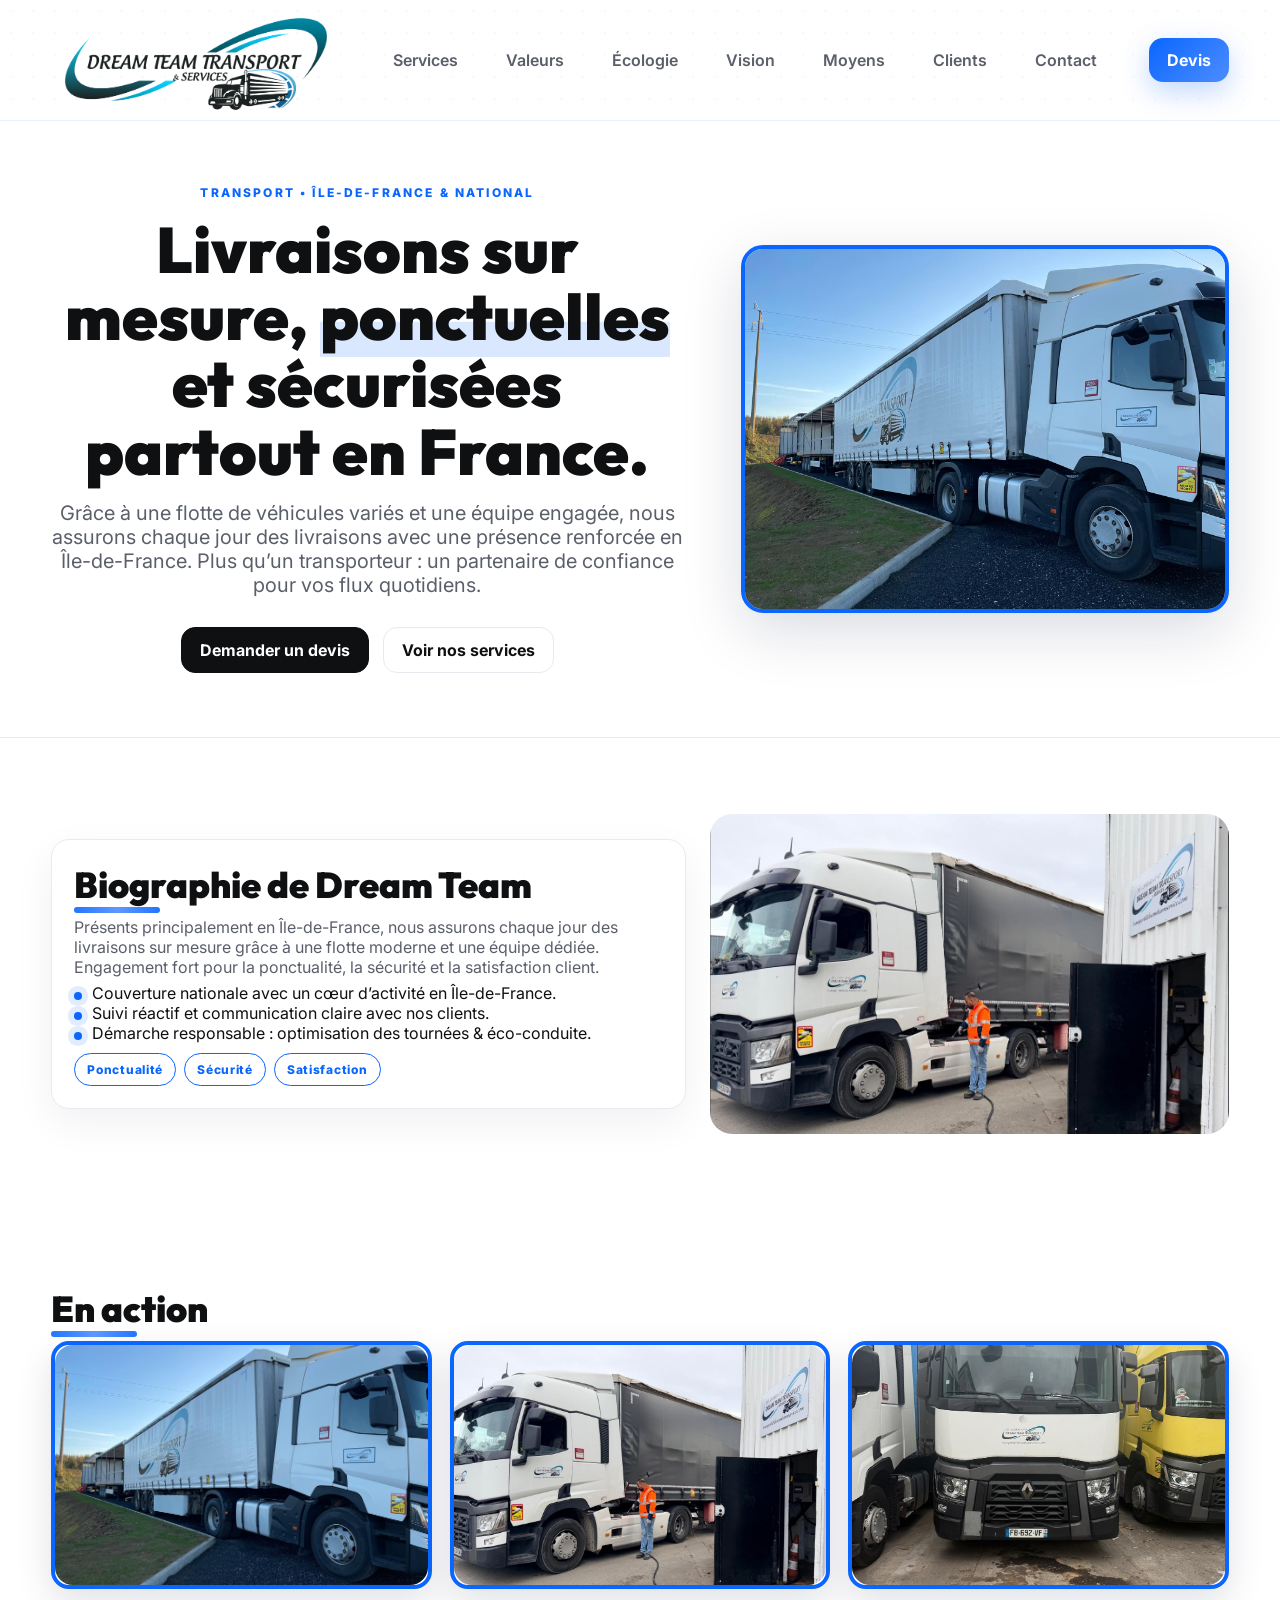
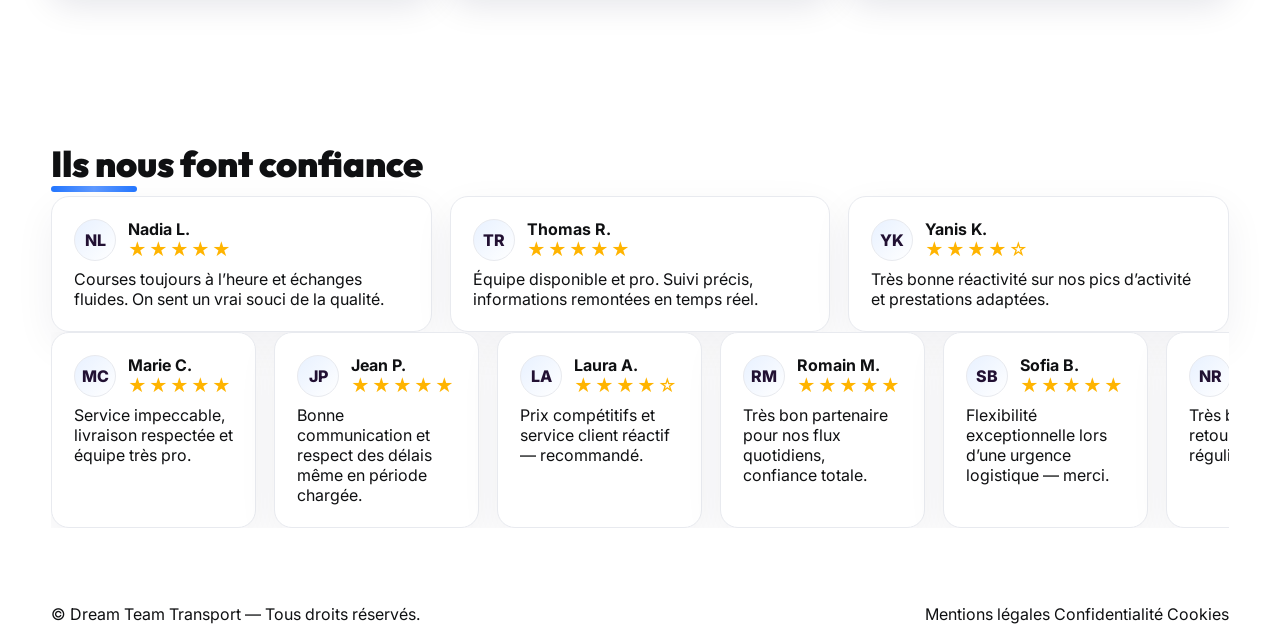
==== index.html @ d3a71b8a "Add files via upload" ====
<!DOCTYPE html>
<html lang="fr">
<head>
  <meta charset="utf-8" />
  <meta name="viewport" content="width=device-width, initial-scale=1" />

  <!-- Vérification Google Search Console -->
  <meta name="google-site-verification" content="XEYTlLPaTZZbp5sMPqHa4HqzmH6f-uHC6cUZGju499w" />

  <title>Dream Team Transport — Accueil</title>
  <meta name="description" content="Transport sur mesure en France. Présence renforcée en Île-de-France. Flotte variée, fiabilité, sécurité et engagement écologique." />

  <link rel="preconnect" href="https://fonts.googleapis.com">
  <link rel="preconnect" href="https://fonts.gstatic.com" crossorigin>
  <link href="https://fonts.googleapis.com/css2?family=Outfit:wght@400;500;600;700;800;900&family=Inter:wght@400;500;600&display=swap" rel="stylesheet">
  <link rel="stylesheet" href="assets/style.css" />
</head>


<body>
  <nav class="nav">
    <div class="container inner">
      <a class="brand" href="index.html">
  <img class="logo-img" src="assets/logo.png" alt="Dream Team Transport">
</a>




      <div class="menu" id="menu">
        <a href="services.html">Services</a>
        <a href="valeurs.html">Valeurs</a>
        <a href="ecologie.html">Écologie</a>
        <a href="vision.html">Vision</a>
        <a href="moyens.html">Moyens</a>
        <a href="clients.html">Clients</a>
        <a href="contact.html">Contact</a>
      </div>
      <div class="nav-actions">
        <a class="btn devis" href="contact.html">Devis</a>
        <button class="burger" id="burger" aria-label="Ouvrir le menu">☰</button>
      </div>
    </div>
  </nav>

  <!-- HERO -->
  <header class="hero reveal">
    <div class="container hero-grid">
      <div class="stack hero-copy center">
        <span class="kicker">Transport • Île-de-France & National</span>
        <h1 class="title">Livraisons sur mesure, <span class="underline">ponctuelles</span> et sécurisées partout en France.</h1>
        <p class="lead">Grâce à une flotte de véhicules variés et une équipe engagée, nous assurons chaque jour des livraisons avec une présence renforcée en Île-de-France. Plus qu’un transporteur : un partenaire de confiance pour vos flux quotidiens.</p>
        <div class="row hero-cta">
          <a class="btn primary" href="contact.html">Demander un devis</a>
          <a class="btn outline" href="services.html">Voir nos services</a>
        </div>
      </div>
      <figure class="hero-media framed">
        <img src="assets/truck-1.jpg" alt="Camion Dream Team Transport" loading="eager"/>
      </figure>
    </div>
  </header>

  <!-- BIO -->
  <section class="bio reveal">
    <div class="container bio-grid">
      <div class="bio-card card">
        <h2 class="section-title">Biographie de <span class="blue-strong">Dream Team</span></h2>
        <p class="sub">Présents principalement en Île-de-France, nous assurons chaque jour des livraisons sur mesure grâce à une flotte moderne et une équipe dédiée. Engagement fort pour la ponctualité, la sécurité et la satisfaction client.</p>
        <ul class="list bio-points">
          <li><span class="dot"></span> Couverture nationale avec un cœur d’activité en Île-de-France.</li>
          <li><span class="dot"></span> Suivi réactif et communication claire avec nos clients.</li>
          <li><span class="dot"></span> Démarche responsable : optimisation des tournées & éco-conduite.</li>
        </ul>
        <div class="pill-row">
          <span class="pill">Ponctualité</span>
          <span class="pill">Sécurité</span>
          <span class="pill">Satisfaction</span>
        </div>
      </div>
      <figure class="bio-media framed">
        <img src="assets/truck-2.jpg" alt="Flotte Dream Team en action" loading="lazy"/>
      </figure>
    </div>
  </section>

  <!-- Galerie -->
  <section class="reveal">
    <div class="container">
      <h2 class="section-title">En action</h2>
      <div class="gallery">
        <figure class="card img-card framed">
          <img src="assets/truck-1.jpg" alt="Semi-remorque Dream Team" loading="lazy"/>
        </figure>
        <figure class="card img-card framed">
          <img src="assets/truck-2.jpg" alt="Camion au dépôt" loading="lazy"/>
        </figure>
        <figure class="card img-card framed">
          <img src="assets/truck-3.jpg" alt="Camion de face" loading="lazy"/>
        </figure>
      </div>
    </div>
  </section>

  <!-- Avis clients -->
  <section class="reviews reveal">
    <div class="container">
      <h2 class="section-title">Ils nous font confiance</h2>

      <!-- Grille d'exemples (3 cartes) — NOMS DE PERSONNES UNIQUEMENT -->
      <div class="reviews-grid desktop-only">
        <article class="review card">
          <div class="review-head"><div class="avatar">NL</div><div><b>Nadia L.</b><div class="stars" aria-label="5 étoiles">★★★★★</div></div></div>
          <p>Courses toujours à l’heure et échanges fluides. On sent un vrai souci de la qualité.</p>
        </article>
        <article class="review card">
          <div class="review-head"><div class="avatar">TR</div><div><b>Thomas R.</b><div class="stars" aria-label="5 étoiles">★★★★★</div></div></div>
          <p>Équipe disponible et pro. Suivi précis, informations remontées en temps réel.</p>
        </article>
        <article class="review card">
          <div class="review-head"><div class="avatar">YK</div><div><b>Yanis K.</b><div class="stars" aria-label="4 étoiles et demie">★★★★☆</div></div></div>
          <p>Très bonne réactivité sur nos pics d’activité et prestations adaptées.</p>
        </article>
      </div>

      <!-- Slider de témoignages (défilement continu) — déjà avec 10+ avis -->
      <div class="reviews-slider" aria-hidden="false">
        <div class="track" aria-hidden="true">
          <div class="track-inner">
            <article class="review card"><div class="review-head"><div class="avatar">MC</div><div><b>Marie C.</b><div class="stars">★★★★★</div></div></div><p>Service impeccable, livraison respectée et équipe très pro.</p></article>
            <article class="review card"><div class="review-head"><div class="avatar">JP</div><div><b>Jean P.</b><div class="stars">★★★★★</div></div></div><p>Bonne communication et respect des délais même en période chargée.</p></article>
            <article class="review card"><div class="review-head"><div class="avatar">LA</div><div><b>Laura A.</b><div class="stars">★★★★☆</div></div></div><p>Prix compétitifs et service client réactif — recommandé.</p></article>
            <article class="review card"><div class="review-head"><div class="avatar">RM</div><div><b>Romain M.</b><div class="stars">★★★★★</div></div></div><p>Très bon partenaire pour nos flux quotidiens, confiance totale.</p></article>
            <article class="review card"><div class="review-head"><div class="avatar">SB</div><div><b>Sofia B.</b><div class="stars">★★★★★</div></div></div><p>Flexibilité exceptionnelle lors d’une urgence logistique — merci.</p></article>
            <article class="review card"><div class="review-head"><div class="avatar">NR</div><div><b>Nicolas R.</b><div class="stars">★★★★☆</div></div></div><p>Très bon suivi GPS et retours d’étapes réguliers, rassurant.</p></article>
            <article class="review card"><div class="review-head"><div class="avatar">EM</div><div><b>Émilie M.</b><div class="stars">★★★★★</div></div></div><p>Excellente prise en charge de nos expéditions sensibles.</p></article>
            <article class="review card"><div class="review-head"><div class="avatar">PT</div><div><b>Pascal T.</b><div class="stars">★★★★★</div></div></div><p>Respect des créneaux et manutention soignée — collaborateur fiable.</p></article>
            <article class="review card"><div class="review-head"><div class="avatar">CL</div><div><b>Claire L.</b><div class="stars">★★★★☆</div></div></div><p>Bonne qualité de service et réactivité en cas d’imprévu.</p></article>
            <article class="review card"><div class="review-head"><div class="avatar">FB</div><div><b>Farid B.</b><div class="stars">★★★★★</div></div></div><p>Livraisons sans accroc et équipe attentionnée, partenaire précieux.</p></article>
            <article class="review card"><div class="review-head"><div class="avatar">VG</div><div><b>Valérie G.</b><div class="stars">★★★★★</div></div></div><p>Bonne coordination et service client très accessible.</p></article>
            <article class="review card"><div class="review-head"><div class="avatar">DS</div><div><b>David S.</b><div class="stars">★★★★★</div></div></div><p>Très compétent pour les tournées complexes, équipe expérimentée.</p></article>
            <article class="review card"><div class="review-head"><div class="avatar">AM</div><div><b>Amina M.</b><div class="stars">★★★★☆</div></div></div><p>Bon rapport qualité/prix, processus clair et soigné.</p></article>
          </div>
          <!-- duplication pour boucle fluide -->
          <div class="track-inner" aria-hidden="true">
            <article class="review card"><div class="review-head"><div class="avatar">MC</div><div><b>Marie C.</b><div class="stars">★★★★★</div></div></div><p>Service impeccable, livraison respectée et équipe très pro.</p></article>
            <article class="review card"><div class="review-head"><div class="avatar">JP</div><div><b>Jean P.</b><div class="stars">★★★★★</div></div></div><p>Bonne communication et respect des délais même en période chargée.</p></article>
            <article class="review card"><div class="review-head"><div class="avatar">LA</div><div><b>Laura A.</b><div class="stars">★★★★☆</div></div></div><p>Prix compétitifs et service client réactif — recommandé.</p></article>
            <article class="review card"><div class="review-head"><div class="avatar">RM</div><div><b>Romain M.</b><div class="stars">★★★★★</div></div></div><p>Très bon partenaire pour nos flux quotidiens, confiance totale.</p></article>
            <article class="review card"><div class="review-head"><div class="avatar">SB</div><div><b>Sofia B.</b><div class="stars">★★★★★</div></div></div><p>Flexibilité exceptionnelle lors d’une urgence logistique — merci.</p></article>
            <article class="review card"><div class="review-head"><div class="avatar">NR</div><div><b>Nicolas R.</b><div class="stars">★★★★☆</div></div></div><p>Très bon suivi GPS et retours d’étapes réguliers, rassurant.</p></article>
            <article class="review card"><div class="review-head"><div class="avatar">EM</div><div><b>Émilie M.</b><div class="stars">★★★★★</div></div></div><p>Excellente prise en charge de nos expéditions sensibles.</p></article>
            <article class="review card"><div class="review-head"><div class="avatar">PT</div><div><b>Pascal T.</b><div class="stars">★★★★★</div></div></div><p>Respect des créneaux et manutention soignée — collaborateur fiable.</p></article>
            <article class="review card"><div class="review-head"><div class="avatar">CL</div><div><b>Claire L.</b><div class="stars">★★★★☆</div></div></div><p>Bonne qualité de service et réactivité en cas d’imprévu.</p></article>
            <article class="review card"><div class="review-head"><div class="avatar">FB</div><div><b>Farid B.</b><div class="stars">★★★★★</div></div></div><p>Livraisons sans accroc et équipe attentionnée, partenaire précieux.</p></article>
            <article class="review card"><div class="review-head"><div class="avatar">VG</div><div><b>Valérie G.</b><div class="stars">★★★★★</div></div></div><p>Bonne coordination et service client très accessible.</p></article>
            <article class="review card"><div class="review-head"><div class="avatar">DS</div><div><b>David S.</b><div class="stars">★★★★★</div></div></div><p>Très compétent pour les tournées complexes, équipe expérimentée.</p></article>
            <article class="review card"><div class="review-head"><div class="avatar">AM</div><div><b>Amina M.</b><div class="stars">★★★★☆</div></div></div><p>Bon rapport qualité/prix, processus clair et soigné.</p></article>
          </div>
        </div>
      </div>
    </div>
  </section>

  <footer class="footer">
    <div class="container row">
      <span>© <span id="year"></span> Dream Team Transport — Tous droits réservés.</span>
      <div class="links">
        <a href="#">Mentions légales</a>
        <a href="#">Confidentialité</a>
        <a href="#">Cookies</a>
      </div>
    </div>
  </footer>

  <script src="assets/app.js"></script>
</body>
</html>
---- assets/style.css ----
/* ========== FILE: assets/style.css (v2.7 — logo XXL + unified hero + titles underline) ========== */
:root{--bg:#fff;--surface:#fff;--ink:#0f1012;--muted:#5a5f6a;--line:#e8eaef;--blue:#0a66ff;--radius:18px;--shadow:0 14px 40px rgba(10,20,60,.06)}
*{box-sizing:border-box;margin:0;padding:0}
html,body{height:100%}
body{font-family:Inter,system-ui,-apple-system,Segoe UI,Roboto,Arial,sans-serif;color:var(--ink);background:var(--bg);-webkit-font-smoothing:antialiased;text-rendering:optimizeLegibility}
.container{width:min(1200px,92%);margin:0 auto}
.row{display:flex;align-items:center;justify-content:space-between;gap:16px}
.stack{display:grid;gap:16px}
a{color:inherit;text-decoration:none}

/* Typo */
.title,.page-title,h1,h2,h3{font-family:Outfit,Inter,system-ui,sans-serif}
.page-title{font-size:40px;font-weight:900;margin-bottom:12px;letter-spacing:-.3px;line-height:1.03;position:relative;z-index:1}
/* Soulignement animé pour chaque titre de page */
.page-title::after{
  content:"";display:block;margin:10px auto 0;width:min(240px,40%);height:8px;
  background:linear-gradient(90deg,#0a66ff 0%, #4c8dff 50%, #0a66ff 100%);
  border-radius:10px;box-shadow:0 6px 18px rgba(10,102,255,.25);animation:shine 2.8s ease-in-out infinite
}
@keyframes shine{0%,100%{filter:brightness(1)}50%{filter:brightness(1.25)}}

.section-title{font-size:clamp(24px,3.4vw,36px);font-weight:900;margin-bottom:10px;position:relative}
.section-title::after{
  content:"";position:absolute;left:0;bottom:-6px;width:86px;height:6px;border-radius:999px;
  background:linear-gradient(90deg,#0a66ff,#4c8dff,#0a66ff);opacity:.9;animation:shine 3.6s ease-in-out infinite
}
.sub{color:var(--muted)}

/* Boutons */
.btn{display:inline-flex;align-items:center;justify-content:center;gap:10px;padding:12px 18px;border-radius:14px;border:1px solid var(--line);font-weight:700;transition:.25s ease}
.btn:hover{transform:translateY(-1px)}
.btn.primary{background:var(--ink);color:#fff;border-color:var(--ink)}
.btn.primary:hover{background:#000}
.btn.outline{background:#fff;color:var(--ink)}

/* Nav */
.nav{position:sticky;top:0;z-index:30;background:rgba(255,255,255,.92);backdrop-filter:blur(8px);border-bottom:1px solid var(--line);transition:.25s ease}
.nav.scrolled{box-shadow:0 8px 24px rgba(0,0,0,.08)}
/* IMPORTANT: min-height au lieu de height fixe pour laisser respirer le logo */
.nav .inner{min-height:130px;display:grid;grid-template-columns:1fr auto 1fr;align-items:center}
.brand{display:flex;align-items:center;gap:12px;font-weight:900;letter-spacing:.2px}
.brand .accent{color:var(--blue)}
.brand-text{font-size:20px;font-weight:800;letter-spacing:.2px}

/* LOGO — version unique (supprime les anciennes règles en double) */
.logo-img{
  height: 150px;              /* ← XXL comme demandé */
  width:auto;
  object-fit:contain;
  display:block;
  margin-right:12px;
  transform:translateY(2px);
  transition:transform .2s ease;
}

/* Menu */
.menu{display:flex;gap:24px;justify-content:center}
.menu a{color:var(--muted);font-weight:600;position:relative}
.menu a:hover,.menu a.active{color:var(--ink)}
.menu a::after{content:"";position:absolute;left:0;right:0;bottom:-6px;height:2px;background:var(--blue);transform:scaleX(0);transform-origin:left;transition:.25s ease}
.menu a:hover::after,.menu a.active::after{transform:scaleX(1)}
.nav-actions{justify-self:end;display:flex;gap:10px}
.burger{display:none;width:46px;height:46px;border-radius:12px;border:1px solid var(--line);background:#fff}

/* Sections génériques */
section{padding:76px 0}
.kicker{text-transform:uppercase;letter-spacing:.18em;font-size:12px;color:var(--blue);font-weight:800}

/* HERO Accueil (conservé) */
.hero{padding:64px 0;border-bottom:1px solid var(--line)}
.title{font-size:clamp(34px,6vw,64px);line-height:1.05;font-weight:900}
.title .underline{box-shadow:inset 0 -0.55em 0 rgba(10,102,255,.15)}
.lead{font-size:clamp(16px,2.2vw,20px);color:var(--muted);max-width:880px}
.hero-cta{gap:14px;margin-top:14px;justify-content:center}
.hero-grid{display:grid;gap:28px;grid-template-columns:1.1fr .9fr;align-items:center}
.hero-copy.center{text-align:center;display:grid;justify-items:center}
.hero-media{border-radius:22px;overflow:hidden;box-shadow:var(--shadow);border:1px solid var(--line);max-width:560px;justify-self:end}
.hero-media.framed{border:4px solid var(--blue);box-shadow:0 18px 60px rgba(10,20,60,.15), inset 0 0 0 8px #fff;border-radius:22px}
.hero-media img{display:block;width:100%;height:360px;object-fit:cover}

/* BIO esthétique */
.bio-grid{display:grid;grid-template-columns:1.1fr .9fr;gap:24px;align-items:center}
.bio-card{padding:28px}
.bio-points{margin-top:6px}
.bio-points li{display:flex;gap:10px;align-items:flex-start;color:var(--ink)}
.bio-points .dot{width:8px;height:8px;border-radius:999px;background:var(--blue);margin-top:9px;box-shadow:0 0 0 6px rgba(10,102,255,.12)}
.pill-row{display:flex;flex-wrap:wrap;gap:8px;margin-top:10px}
.pill{border:1px solid var(--blue);color:var(--blue);padding:8px 12px;border-radius:999px;font-weight:800;font-size:12px;letter-spacing:.06em}
.bio-media{max-width:520px;justify-self:end;border-radius:22px;overflow:hidden}
.bio-media img{display:block;width:100%;height:320px;object-fit:cover}

/* Cards & grid */
.grid{display:grid;gap:18px;grid-template-columns:repeat(12,1fr)}
.card{background:var(--surface);border:1px solid var(--line);border-radius:var(--radius);padding:22px;box-shadow:var(--shadow)}
.service{grid-column:span 4}
.num{display:inline-flex;align-items:center;justify-content:center;width:42px;height:42px;border-radius:10px;border:1px solid var(--line);font-weight:800}

/* Gallery */
.gallery{display:grid;gap:18px;grid-template-columns:repeat(12,1fr)}
.img-card{grid-column:span 4;padding:0}
.img-card img{display:block;width:100%;height:240px;object-fit:cover;border-radius:18px}
.img-card.framed{border:4px solid var(--blue);box-shadow:0 14px 36px rgba(10,20,60,.12), inset 0 0 0 6px #fff}

/* Avis */
.reviews-grid{display:grid;gap:18px;grid-template-columns:repeat(12,1fr)}
.review{grid-column:span 4}
.review-head{display:flex;align-items:center;gap:12px;margin-bottom:8px}
.avatar{width:42px;height:42px;border-radius:999px;display:grid;place-items:center;background:linear-gradient(135deg,#e8f1ff,#ffffff);border:1px solid var(--line);font-weight:800;color:#213;}
.stars{color:#ffb400;font-size:18px;letter-spacing:2px}
.reviews-slider{overflow:hidden}
.reviews-slider .track{display:flex;gap:18px;animation:marquee 26s linear infinite}
.reviews-slider .track-inner{display:flex;gap:18px}
@keyframes marquee{0%{transform:translateX(0)}100%{transform:translateX(-50%)}}

/* ===== Unified hero (réseau vivant) à réutiliser sur toutes les pages ===== */
.unified-hero{
  position:relative;padding:92px 0 56px;border-bottom:1px solid var(--line);
  text-align:center;background:linear-gradient(180deg,#ffffff 0%, #f8fbff 100%);
  overflow:hidden;isolation:isolate
}
/* calque 1 : points animés */
.unified-hero::before{
  content:"";position:absolute;inset:-20% -10% auto -10%;height:320px;
  background:
    radial-gradient(#0a66ff 1px, transparent 1.5px) 0 0/22px 22px,
    radial-gradient(#0a66ff 0.8px, transparent 1.8px) 11px 11px/22px 22px;
  opacity:.18;filter:saturate(120%);transform:rotate(-4deg);
  animation:dotsShift 24s linear infinite;z-index:0
}
@keyframes dotsShift{0%{transform:translateX(0) rotate(-4deg)}100%{transform:translateX(-8%) rotate(-4deg)}}
/* calque 2 : liaisons dégradées */
.unified-hero::after{
  content:"";position:absolute;inset:-10% -5% auto -5%;height:260px;
  background:
    radial-gradient(120px 40px at 10% 40%, rgba(10,102,255,.20), transparent 70%),
    radial-gradient(140px 48px at 70% 30%, rgba(10,102,255,.16), transparent 75%),
    radial-gradient(160px 56px at 40% 70%, rgba(10,102,255,.10), transparent 80%);
  opacity:.7;transform:rotate(-4deg);animation:linksFloat 10s ease-in-out infinite alternate;z-index:0
}
@keyframes linksFloat{0%{transform:translateY(0) rotate(-4deg)}100%{transform:translateY(12px) rotate(-4deg)}}

/* ===== Clients & Partenaires ===== */
.clients-hero{
  position:relative;
  background:
    radial-gradient(900px 360px at 100% -120px, rgba(10,102,255,.06), transparent 60%),
    radial-gradient(800px 320px at -10% -80px, rgba(10,102,255,.07), transparent 60%),
    linear-gradient(180deg,#ffffff,#fbfdff);
  overflow:hidden;
}
.handshake{
  position:absolute; right:6%; bottom:-12px; width:min(340px,32vw); height:auto; pointer-events:none;
}

.clients-board{
  position:relative;
  display:grid; gap:18px;
  grid-template-columns: repeat(12,1fr);
  padding:18px;
  border:1px solid var(--line);
  border-radius:18px;
  background:#fff;
  box-shadow:0 16px 44px rgba(10,20,60,.08);
}
.clients-board::after{
  /* “paperclip” discret dans l’angle */
  content:"";
  position:absolute; right:16px; bottom:12px; width:62px; height:24px;
  background:
    radial-gradient(10px 10px at 12px 12px, rgba(0,0,0,.06), transparent 70%);
  border-radius:20px;
  opacity:.6;
}

.clients-label{
  position:absolute; top:-14px; left:18px;
  background:#101114; color:#fff; font-weight:800; font-family:Outfit,Inter,sans-serif;
  padding:8px 14px; border-radius:12px; letter-spacing:.3px; font-size:14px;
  box-shadow:0 8px 24px rgba(10,20,60,.20);
}

.logo-card{
  grid-column:span 4;
  display:grid; place-items:center; padding:26px; background:#fff;
  border:1px solid var(--line); border-radius:16px;
  box-shadow:0 12px 36px rgba(10,20,60,.08);
  position:relative; overflow:hidden;
  transition:transform .2s ease, box-shadow .2s ease;
}
.logo-card::before{
  /* cadre intérieur façon “carte” */
  content:""; position:absolute; inset:8px; border:2px solid rgba(10,102,255,.15); border-radius:12px;
}
.logo-card:hover{ transform:translateY(-4px); box-shadow:0 20px 56px rgba(10,20,60,.12); }
.logo-card img{ max-width:160px; max-height:70px; width:auto; height:auto; object-fit:contain; }

.clients-note{ text-align:center; margin-top:12px; }

/* CTA bande */
.client-cta{
  margin-top:18px; padding:22px 0;
  background:linear-gradient(180deg, #f8fbff, #ffffff);
  border-top:1px solid var(--line);
}
.client-cta .row{ gap:14px; align-items:center; }
.client-cta .cta-copy h3{ font-family:Outfit; font-weight:900; margin-bottom:4px; }

@media (max-width:1100px){
  .logo-card{ grid-column:span 6; }
}
@media (max-width:700px){
  .logo-card{ grid-column:1/-1; }
  .clients-board{ padding-bottom:26px; }
}
.logo-card img {
  background: #fff;
  outline: 1px solid #eef2f7;
  border-radius: 8px;
}

/* ======= Clients dynamiques (filtres, marquee, stats, témoignages) ======= */
.clients-filters{display:flex; gap:10px; justify-content:center; margin:22px 0 10px;}
.chip{
  border:1px solid var(--line); background:#fff; padding:8px 14px;
  border-radius:999px; font-weight:700; cursor:pointer;
  transition:.2s ease; color:var(--muted);
}
.chip:hover{ transform:translateY(-1px); }
.chip.active{ background:rgba(10,102,255,.08); color:#0a66ff; border-color:rgba(10,102,255,.25); }
.clients-board{ perspective:800px; }

/* Marquee bande douce */
.marquee-band{
  padding:14px 0; border-top:1px solid var(--line);
  background:linear-gradient(180deg, #ffffff, #fbfdff);
  overflow:hidden; mask-image:linear-gradient(to right, transparent, #000 10%, #000 90%, transparent);
}
.marquee-track{display:flex; align-items:center; gap:46px; animation:marq 22s linear infinite;}
.marquee-track img{ height:34px; width:auto; opacity:.8; filter:grayscale(.1); }
@keyframes marq{ from{transform:translateX(0)} to{transform:translateX(-50%)} }

/* Stats */
.stats{ padding:36px 0 10px; }
.stats-grid{display:grid; grid-template-columns:repeat(4,1fr); gap:16px;}
.stat{
  background:#fff; border:1px solid var(--line); border-radius:16px; padding:18px;
  text-align:center; box-shadow:0 14px 36px rgba(10,20,60,.06);
}
.stat .n{ font-family:Outfit,Inter,sans-serif; font-weight:900; font-size:34px; }
.stat .t{ color:var(--muted); margin-top:4px; }

@media (max-width:900px){ .stats-grid{ grid-template-columns:repeat(2,1fr);} }
@media (max-width:560px){ .stats-grid{ grid-template-columns:1fr; } }

/* Témoignages carousel */
.reviews-slider-alt{ padding:36px 0 14px; }
.carousel{ display:flex; transition:transform .5s ease; }
.tcard{ min-width:100%; padding:18px; }
.tcard .head{ display:flex; align-items:center; gap:10px; margin-bottom:8px; }
.tcard .ava{
  width:42px; height:42px; border-radius:999px; display:grid; place-items:center;
  font-weight:900; color:#0d1b2a; background:linear-gradient(135deg,#e8f1ff,#ffffff); border:1px solid var(--line);
}
.tcard .stars{ color:#ffb400; letter-spacing:2px; }
.tcard p{
  background:#fff; border:1px solid var(--line); border-radius:16px; padding:16px;
  box-shadow:0 14px 36px rgba(10,20,60,.06);
}

/* Dots */
.dots{ display:flex; gap:8px; justify-content:center; margin-top:10px; }
.dots .dot{ width:8px; height:8px; border-radius:999px; border:1px solid var(--line); background:#fff; cursor:pointer; }
.dots .dot.active{ background:#0a66ff; border-color:#0a66ff; }

/* ====== Contact (formulaire + infos + map + FAQ + toast) ====== */
.contact-grid{ display:grid; grid-template-columns:1.25fr .9fr; gap:18px; }
.contact-form .section-title{ margin-bottom:14px; }
.contact-form .actions{ display:flex; gap:10px; margin-top:8px; }

.field{ position:relative; margin-top:14px; }
.field input, .field textarea, .field select{
  width:100%; border:1px solid var(--line); background:#fff;
  padding:18px 14px 14px; border-radius:14px; outline:none; font:inherit;
  transition:border-color .2s ease, box-shadow .2s ease;
}
.field textarea{ resize:vertical; min-height:120px; }
.field select{ appearance:none; background-image:url("data:image/svg+xml,%3Csvg width='14' height='14' viewBox='0 0 24 24' fill='%230a66ff' xmlns='http://www.w3.org/2000/svg'%3E%3Cpath d='M7 10l5 5 5-5H7z'/%3E%3C/svg%3E"); background-repeat:no-repeat; background-position:right 12px center; background-size:16px; padding-right:36px; }
.field input:focus, .field textarea:focus, .field select:focus{ border-color:#0a66ff; box-shadow:0 0 0 4px rgba(10,102,255,.10); }

.field label{
  position:absolute; left:12px; top:14px; color:var(--muted);
  background:#fff; padding:0 6px; pointer-events:none; transition:.18s ease;
}
.field input.filled + label, .field textarea.filled + label, .field select.filled + label,
.field input:focus + label, .field textarea:focus + label, .field select:focus + label{
  top:-10px; font-size:12px; color:#0a66ff;
}

.field .error{ display:none; color:#d12e2e; font-size:12px; margin-top:6px; }
.invalid{ border-color:#d12e2e !important; box-shadow:0 0 0 4px rgba(209,46,46,.08) !important; }

.form-row{ display:grid; grid-template-columns:1fr 1fr; gap:12px; }
.check{ display:flex; align-items:center; gap:8px; margin-top:8px; cursor:pointer; }
.check input{ width:18px; height:18px; }

.contact-side{ display:grid; gap:18px; }
.card.soft{ background:linear-gradient(180deg,#ffffff,#fbfdff); }
.contact-list{ display:grid; gap:12px; margin-top:6px; }
.contact-list li{ display:flex; gap:10px; align-items:flex-start; }
.ci{ width:28px; height:28px; display:grid; place-items:center; border:1px solid var(--line); border-radius:10px; }

.badges{ display:flex; flex-wrap:wrap; gap:8px; margin-top:12px; }

.map-card{ padding:0; overflow:hidden; }
.map-card .map-title{ padding:18px 22px 0; }
.map-card iframe, .map-placeholder{
  width:100%; height:260px; display:block; border:0; border-radius:0 0 18px 18px;
}
.map-placeholder{
  background:
    radial-gradient(120px 40px at 20% 30%, rgba(10,102,255,.18), transparent 60%),
    radial-gradient(140px 50px at 70% 60%, rgba(10,102,255,.12), transparent 70%),
    linear-gradient(180deg,#eaf3ff,#ffffff);
  position:relative;
}
.map-placeholder .pulse{
  position:absolute; left:22%; top:36%;
  width:14px; height:14px; background:#0a66ff; border-radius:999px;
  box-shadow:0 0 0 0 rgba(10,102,255,.35);
  animation:pulse 1.8s ease-out infinite;
}
@keyframes pulse{ to{ box-shadow:0 0 0 22px rgba(10,102,255,0); } }

/* FAQ */
.faq{ padding-top:10px; }
.accordion details{
  border:1px solid var(--line); border-radius:14px; background:#fff; padding:12px 14px; margin-top:10px;
  box-shadow:0 12px 30px rgba(10,20,60,.05);
}
.accordion summary{ cursor:pointer; font-weight:700; list-style:none; }
.accordion summary::-webkit-details-marker{ display:none; }
.accordion details[open]{ border-color:#0a66ff33; }

/* Toast */
.toast{
  position:fixed; left:50%; bottom:24px; transform:translateX(-50%) translateY(16px);
  background:#101114; color:#fff; padding:12px 16px; border-radius:12px; border:1px solid #222;
  box-shadow:0 20px 60px rgba(0,0,0,.25); opacity:0; pointer-events:none; transition:.25s ease;
  z-index:50;
}
.toast.show{ opacity:1; transform:translateX(-50%) translateY(0); }

/* Accessibilité: réduire les animations si demandé */
@media (prefers-reduced-motion: reduce){
  *{animation-duration:.01ms !important; animation-iteration-count:1 !important; transition-duration:.01ms !important; scroll-behavior:auto !important;}
}

/* Responsive nav + logo */
@media (max-width:980px){
  .nav .inner{min-height:96px;grid-template-columns:auto 1fr auto}
  .menu{display:none}
  .menu.open{display:flex;flex-direction:column;gap:12px;position:absolute;top:96px;left:0;right:0;background:#fff;border-bottom:1px solid var(--line);padding:12px}
  .burger{display:inline-block}
  .bio-grid,.hero-grid{grid-template-columns:1fr}
  .logo-img{height:82px;} /* logo réduit mais bien visible sur mobile */
}
/* ==== NAV : look premium (verre, ombre douce, onglets pastille) ==== */
.nav{
  background: linear-gradient(180deg, rgba(255,255,255,.82), rgba(255,255,255,.70));
  backdrop-filter: blur(10px);
  -webkit-backdrop-filter: blur(10px);
  border-bottom: 1px solid rgba(10, 102, 255, .08);
  position: sticky;
  top: 0; z-index: 30;
  transition: box-shadow .25s ease, transform .25s ease, background .25s ease;
}

/* petite trame subtile dans la nav */
.nav::before{
  content:"";
  position:absolute; inset:0;
  background:
    radial-gradient(#0a66ff 0.9px, transparent 1.2px) 0 0/22px 22px;
  opacity:.04; pointer-events:none;
}

/* ombre quand on scrolle + légère réduction (classe injectée en JS) */
.nav.shrink{
  box-shadow: 0 14px 36px rgba(10,20,60,.10);
}
.nav.shrink .logo-img{ height: 100px; }         /* logo un peu plus petit au scroll */
.nav.shrink .brand-text{ transform: translateY(-1px); opacity:.95; }

/* Alignement et rythme */
.nav .inner{
  min-height: 120px;
  grid-template-columns: 1fr auto 1fr;
}

/* Liens du menu : pastilles élégantes */
.menu a{
  position:relative;
  padding:10px 12px;
  border-radius:12px;
  transition: color .2s ease, background .2s ease, box-shadow .2s ease;
}
.menu a:hover{
  background: rgba(10,102,255,.07);
  box-shadow: inset 0 0 0 1px rgba(10,102,255,.10);
}
.menu a.active{
  background: rgba(10,102,255,.10);
  color:#0a66ff;
  box-shadow: inset 0 0 0 2px rgba(10,102,255,.18);
}
/* Soulignement animé conservé mais adouci */
.menu a::after{
  height: 3px;
  background: linear-gradient(90deg, #0a66ff, #4c8dff, #0a66ff);
  bottom: -8px;
}

/* Bouton Devis : gradient premium + glow au hover */
.btn.devis{
  border: none;
  background: linear-gradient(135deg,#0a66ff,#4c8dff);
  color: #fff;
  box-shadow: 0 10px 28px rgba(10,102,255,.25);
}
.btn.devis:hover{
  transform: translateY(-2px);
  box-shadow: 0 14px 40px rgba(10,102,255,.32);
}

/* Optionnel : légère élévation au survol du logo */
.brand:hover .logo-img{ transform: translateY(0) scale(1.02); }

/* Décor ondulé sous la nav (si on ajoute le SVG .nav-wave en HTML) */
.nav-wave{
  position: relative; height: 22px; pointer-events:none; overflow: hidden;
}
.nav-wave svg{ display:block; width: 100%; height: 100%; }
.nav-wave path{ fill: rgba(10,102,255,.06); }
/* ===== IDENTITÉ VISUELLE : NOM À GAUCHE DU LOGO ===== */
.brand {
  display: flex;
  align-items: center;
  gap: 14px;
  text-decoration: none;
  transform: translateY(2px);
}

/* le texte global */
.brand-name {
  display: flex;
  flex-direction: column;
  align-items: flex-end; /* texte aligné à droite du logo */
  line-height: 1.05;
  font-family: 'Outfit', Inter, sans-serif;
  letter-spacing: 0.3px;
}

.brand-name span {
  display: inline-block;
  transition: color .25s ease, transform .25s ease;
}

/* Lignes du texte */
.dream {
  font-size: 1.6rem;
  font-weight: 600;
  color: #0d1b2a;
  letter-spacing: 0.5px;
}

.team {
  font-size: 1.6rem;
  font-weight: 800;
  color: var(--blue);
  margin-left: 4px;
}

.transport {
  font-size: 1.1rem;
  font-weight: 500;
  color: #444;
  letter-spacing: 1px;
  text-transform: uppercase;
  opacity: .9;
}

/* effet doux au survol */
.brand:hover .brand-name span {
  transform: translateY(-1px);
}

.brand:hover .team {
  text-shadow: 0 0 8px rgba(10,102,255,.3);
}

/* le logo */
.logo-img {
  height: 150px;              /* agrandi */
  width: auto;
  object-fit: contain;
  transition: transform .25s ease;
}

.brand:hover .logo-img {
  transform: scale(1.04);
}

/* responsive */
@media (max-width: 900px) {
  .dream, .team { font-size: 1.3rem; }
  .transport { font-size: 1rem; }
  .logo-img { height: 70px; }
}
/* Brand sans texte — logo totalement à gauche */
.brand {
  display: flex;
  align-items: center;
  justify-content: flex-start;
  gap: 0;
}

.logo-img {
  height: 110px;     /* tu peux augmenter si tu veux encore plus grand */
  width: auto;
  object-fit: contain;
  margin: 0;
}

.nav .inner {
  grid-template-columns: auto 1fr auto;  /* Logo — menu — bouton */
  justify-content: space-between;
}

/* ====== Services — esthétique renforcée ====== */

/* Intro */
.services-intro {
  padding-top: 70px;
  padding-bottom: 10px;
}
.services-intro .sub {
  max-width: 720px;
  margin-top: 8px;
}

/* Trois petits “piliers” en dessous de l’intro */
.services-highlights {
  margin-top: 28px;
  display: grid;
  grid-template-columns: repeat(3, minmax(0,1fr));
  gap: 18px;
}
.highlight {
  display: flex;
  gap: 12px;
  padding: 16px 18px;
  border-radius: 18px;
  border: 1px solid var(--line);
  background: linear-gradient(135deg,#ffffff,#f8fbff);
  box-shadow: 0 10px 30px rgba(10,20,60,.05);
}
.hl-icon {
  width: 40px;
  height: 40px;
  border-radius: 14px;
  display: grid;
  place-items: center;
  background: rgba(10,102,255,.06);
  font-size: 20px;
}
.highlight h3 {
  font-family: Outfit, Inter, sans-serif;
  font-size: 16px;
  font-weight: 800;
  margin-bottom: 4px;
}
.highlight p {
  color: var(--muted);
  font-size: 14px;
}

/* Grille des services */
.services-grid-section {
  padding-top: 30px;
  padding-bottom: 40px;
  background: linear-gradient(180deg,#f8fbff,#ffffff);
}
.services-grid {
  display: grid;
  grid-template-columns: repeat(2,minmax(0,1fr));
  gap: 20px;
}
.service-card {
  background:#fff;
  border-radius: 20px;
  border:1px solid var(--line);
  padding:22px 22px 20px;
  box-shadow:0 16px 44px rgba(10,20,60,.06);
  position:relative;
  overflow:hidden;
  transition:transform .2s ease, box-shadow .2s ease, border-color .2s ease;
}
.service-card::before {
  content:"";
  position:absolute;
  inset:0;
  background:radial-gradient(200px 80px at 0 0, rgba(10,102,255,.10), transparent 60%);
  opacity:.5;
  pointer-events:none;
}
.service-card:hover {
  transform:translateY(-4px);
  box-shadow:0 20px 64px rgba(10,20,60,.10);
  border-color:rgba(10,102,255,.25);
}
.service-card h3 {
  position:relative;
  font-family:Outfit,Inter,sans-serif;
  font-weight:900;
  margin:8px 0 8px;
  font-size:18px;
}
.service-card p {
  position:relative;
  color:var(--muted);
  font-size:14px;
  line-height:1.5;
}
.service-list {
  position:relative;
  margin:12px 0 8px;
  padding-left:0;
  list-style:none;
  display:grid;
  gap:4px;
}
.service-list li::before {
  content:"•";
  color:var(--blue);
  font-weight:900;
  margin-right:6px;
}
.service-list li {
  font-size:14px;
}

/* Petites pastilles en haut des cartes */
.service-tag {
  position:relative;
  display:inline-flex;
  align-items:center;
  padding:4px 10px;
  border-radius:999px;
  background:rgba(10,102,255,.08);
  color:#0a66ff;
  font-size:11px;
  font-weight:800;
  letter-spacing:.08em;
  text-transform:uppercase;
}
.service-tag.urgent {
  background:rgba(245,70,70,.08);
  color:#d63434;
}
.service-tag.digital {
  background:rgba(0,180,120,.08);
  color:#00a06b;
}
.service-tag.custom {
  background:rgba(122,81,255,.08);
  color:#6c4bff;
}

.service-meta {
  position:relative;
  margin-top:10px;
  padding-top:8px;
  border-top:1px dashed rgba(15,16,18,.10);
  font-size:12px;
  color:var(--muted);
}

/* Bandeau process */
.services-flow {
  padding:40px 0 70px;
}
.flow-card {
  border-radius:22px;
  border:1px solid var(--line);
  background:linear-gradient(135deg,#ffffff,#f5f9ff);
  padding:22px 22px 18px;
  box-shadow:0 18px 50px rgba(10,20,60,.06);
}
.flow-steps {
  margin-top:18px;
  display:grid;
  grid-template-columns:repeat(4,minmax(0,1fr));
  gap:14px;
}
.flow-step h3 {
  font-family:Outfit,Inter,sans-serif;
  font-size:15px;
  font-weight:800;
  margin-bottom:4px;
}
.flow-step p {
  font-size:13px;
  color:var(--muted);
}
.step-badge {
  display:inline-flex;
  align-items:center;
  justify-content:center;
  width:26px;
  height:26px;
  border-radius:999px;
  background:#0a66ff;
  color:#fff;
  font-size:13px;
  font-weight:800;
  box-shadow:0 8px 22px rgba(10,102,255,.35);
  margin-bottom:6px;
}

.flow-cta {
  margin-top:16px;
  padding-top:10px;
  border-top:1px solid rgba(15,16,18,.06);
  display:flex;
  flex-wrap:wrap;
  gap:10px;
  align-items:center;
  justify-content:space-between;
}
.flow-cta p {
  font-weight:600;
}

/* Responsive services */
@media (max-width: 980px) {
  .services-highlights {
    grid-template-columns:1fr;
  }
  .services-grid {
    grid-template-columns:1fr;
  }
  .flow-steps {
    grid-template-columns:2fr 2fr;
  }
}
@media (max-width:600px){
  .flow-steps {
    grid-template-columns:1fr;
  }
}
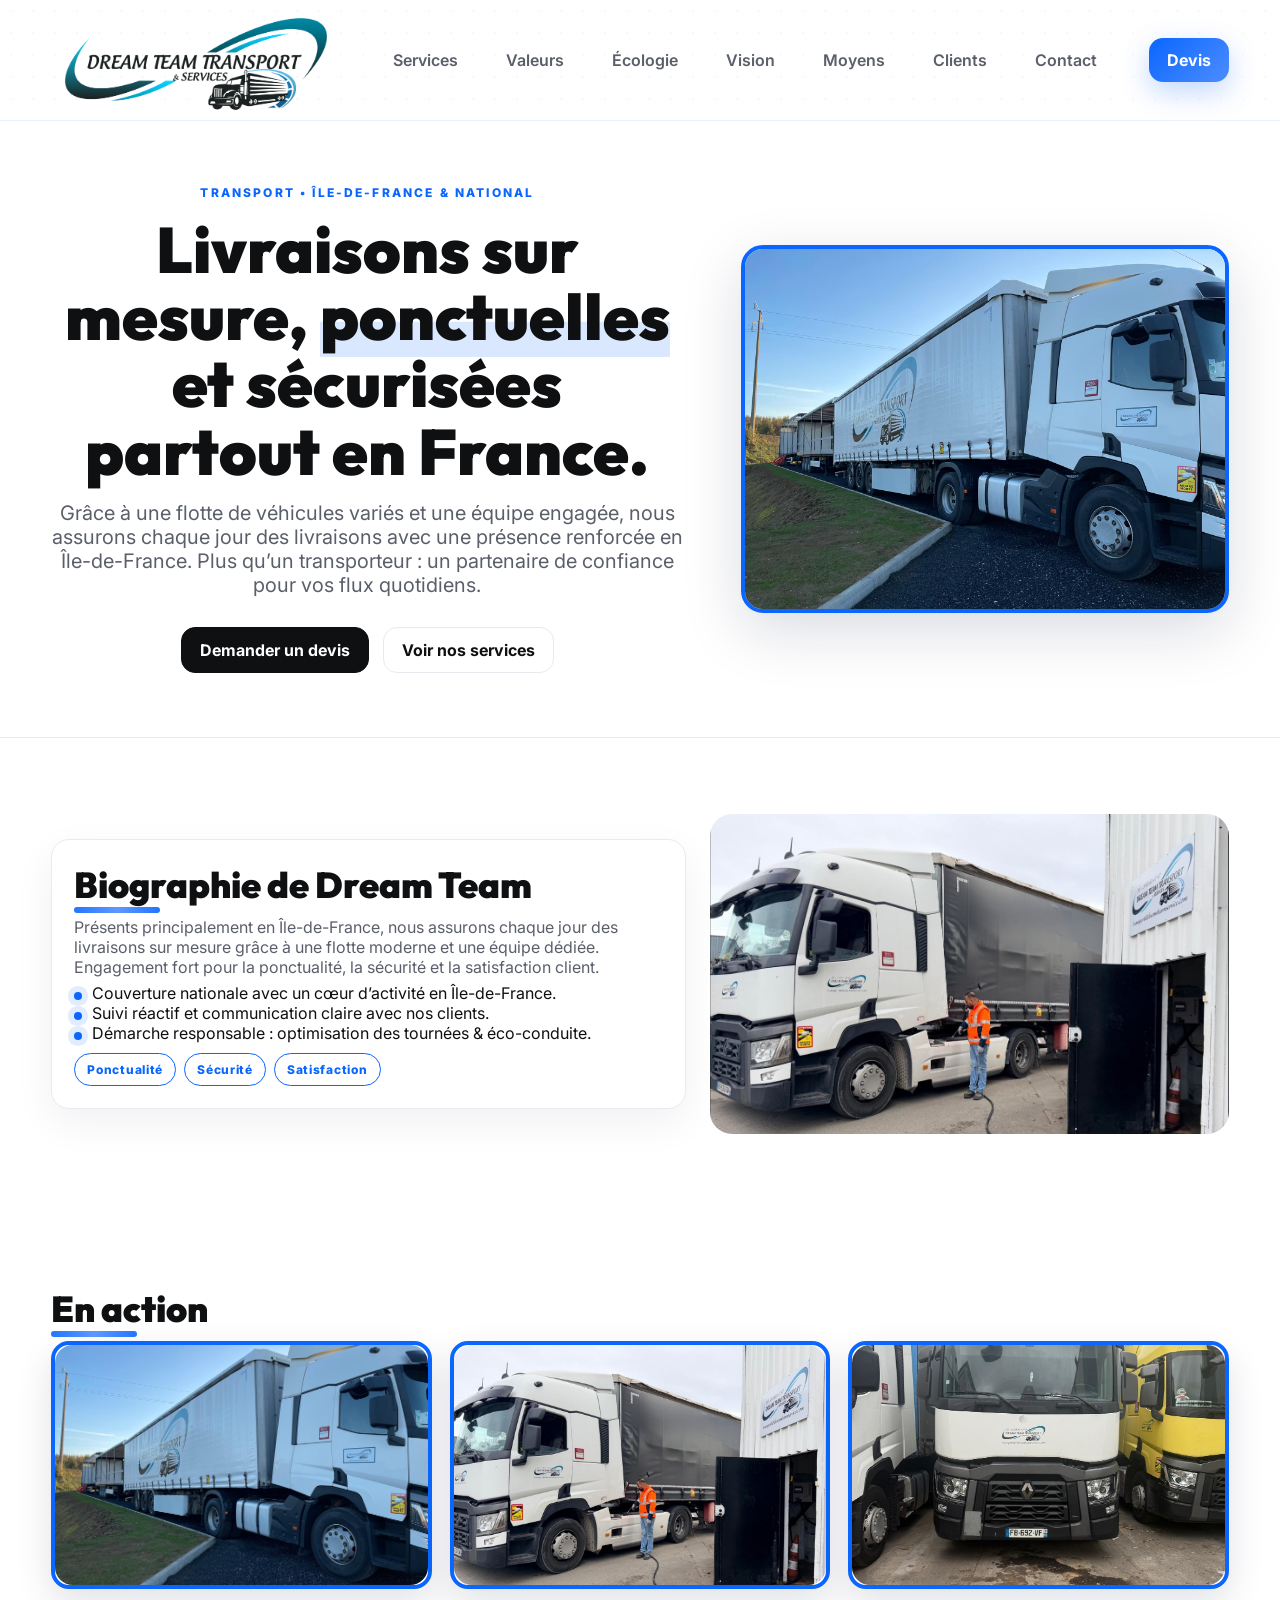
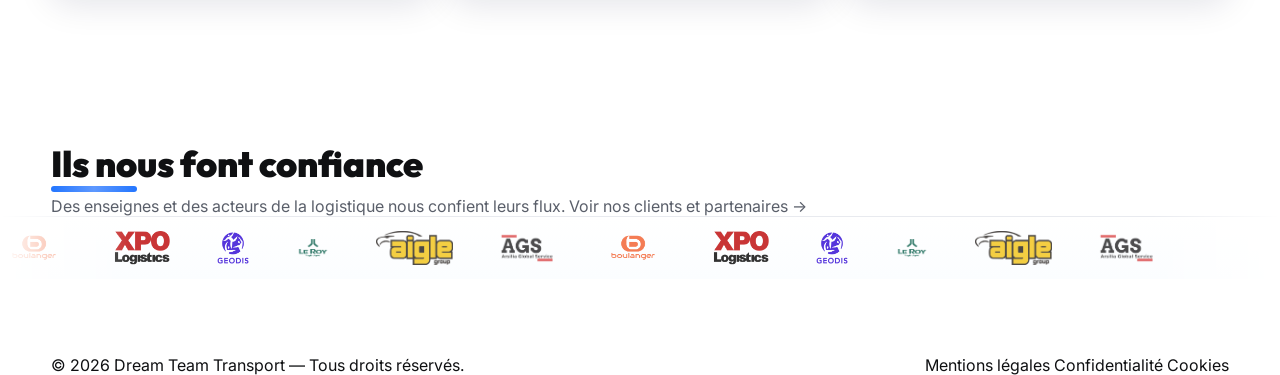
==== commit b9985873: "Add files via upload" ====
--- a/index.html
+++ b/index.html
@@ -14,6 +14,23 @@
   <link rel="preconnect" href="https://fonts.gstatic.com" crossorigin>
   <link href="https://fonts.googleapis.com/css2?family=Outfit:wght@400;500;600;700;800;900&family=Inter:wght@400;500;600&display=swap" rel="stylesheet">
   <link rel="stylesheet" href="assets/style.css" />
+  <!-- Référencement, icônes et aperçu de partage -->
+  <link rel="canonical" href="https://dreamteamservice.com/" />
+  <link rel="icon" href="favicon.ico" sizes="any" />
+  <link rel="icon" type="image/png" sizes="32x32" href="assets/favicon-32.png" />
+  <link rel="apple-touch-icon" href="assets/apple-touch-icon.png" />
+  <meta name="theme-color" content="#0b5f73" />
+  <meta property="og:type" content="website" />
+  <meta property="og:site_name" content="Dream Team Transport" />
+  <meta property="og:locale" content="fr_FR" />
+  <meta property="og:title" content="Dream Team Transport — Accueil" />
+  <meta property="og:description" content="Transport sur mesure en France. Présence renforcée en Île-de-France. Flotte variée, fiabilité, sécurité et engagement écologique." />
+  <meta property="og:url" content="https://dreamteamservice.com/" />
+  <meta property="og:image" content="https://dreamteamservice.com/assets/og-image.jpg" />
+  <meta property="og:image:width" content="1200" />
+  <meta property="og:image:height" content="630" />
+  <meta property="og:image:alt" content="Camion Dream Team Transport et logo de l’entreprise" />
+  <meta name="twitter:card" content="summary_large_image" />
 </head>
 
 
@@ -102,62 +119,26 @@
     </div>
   </section>
 
-  <!-- Avis clients -->
-  <section class="reviews reveal">
+  <!-- Clients (logos réels) -->
+  <section class="trust reveal">
     <div class="container">
       <h2 class="section-title">Ils nous font confiance</h2>
-
-      <!-- Grille d'exemples (3 cartes) — NOMS DE PERSONNES UNIQUEMENT -->
-      <div class="reviews-grid desktop-only">
-        <article class="review card">
-          <div class="review-head"><div class="avatar">NL</div><div><b>Nadia L.</b><div class="stars" aria-label="5 étoiles">★★★★★</div></div></div>
-          <p>Courses toujours à l’heure et échanges fluides. On sent un vrai souci de la qualité.</p>
-        </article>
-        <article class="review card">
-          <div class="review-head"><div class="avatar">TR</div><div><b>Thomas R.</b><div class="stars" aria-label="5 étoiles">★★★★★</div></div></div>
-          <p>Équipe disponible et pro. Suivi précis, informations remontées en temps réel.</p>
-        </article>
-        <article class="review card">
-          <div class="review-head"><div class="avatar">YK</div><div><b>Yanis K.</b><div class="stars" aria-label="4 étoiles et demie">★★★★☆</div></div></div>
-          <p>Très bonne réactivité sur nos pics d’activité et prestations adaptées.</p>
-        </article>
-      </div>
-
-      <!-- Slider de témoignages (défilement continu) — déjà avec 10+ avis -->
-      <div class="reviews-slider" aria-hidden="false">
-        <div class="track" aria-hidden="true">
-          <div class="track-inner">
-            <article class="review card"><div class="review-head"><div class="avatar">MC</div><div><b>Marie C.</b><div class="stars">★★★★★</div></div></div><p>Service impeccable, livraison respectée et équipe très pro.</p></article>
-            <article class="review card"><div class="review-head"><div class="avatar">JP</div><div><b>Jean P.</b><div class="stars">★★★★★</div></div></div><p>Bonne communication et respect des délais même en période chargée.</p></article>
-            <article class="review card"><div class="review-head"><div class="avatar">LA</div><div><b>Laura A.</b><div class="stars">★★★★☆</div></div></div><p>Prix compétitifs et service client réactif — recommandé.</p></article>
-            <article class="review card"><div class="review-head"><div class="avatar">RM</div><div><b>Romain M.</b><div class="stars">★★★★★</div></div></div><p>Très bon partenaire pour nos flux quotidiens, confiance totale.</p></article>
-            <article class="review card"><div class="review-head"><div class="avatar">SB</div><div><b>Sofia B.</b><div class="stars">★★★★★</div></div></div><p>Flexibilité exceptionnelle lors d’une urgence logistique — merci.</p></article>
-            <article class="review card"><div class="review-head"><div class="avatar">NR</div><div><b>Nicolas R.</b><div class="stars">★★★★☆</div></div></div><p>Très bon suivi GPS et retours d’étapes réguliers, rassurant.</p></article>
-            <article class="review card"><div class="review-head"><div class="avatar">EM</div><div><b>Émilie M.</b><div class="stars">★★★★★</div></div></div><p>Excellente prise en charge de nos expéditions sensibles.</p></article>
-            <article class="review card"><div class="review-head"><div class="avatar">PT</div><div><b>Pascal T.</b><div class="stars">★★★★★</div></div></div><p>Respect des créneaux et manutention soignée — collaborateur fiable.</p></article>
-            <article class="review card"><div class="review-head"><div class="avatar">CL</div><div><b>Claire L.</b><div class="stars">★★★★☆</div></div></div><p>Bonne qualité de service et réactivité en cas d’imprévu.</p></article>
-            <article class="review card"><div class="review-head"><div class="avatar">FB</div><div><b>Farid B.</b><div class="stars">★★★★★</div></div></div><p>Livraisons sans accroc et équipe attentionnée, partenaire précieux.</p></article>
-            <article class="review card"><div class="review-head"><div class="avatar">VG</div><div><b>Valérie G.</b><div class="stars">★★★★★</div></div></div><p>Bonne coordination et service client très accessible.</p></article>
-            <article class="review card"><div class="review-head"><div class="avatar">DS</div><div><b>David S.</b><div class="stars">★★★★★</div></div></div><p>Très compétent pour les tournées complexes, équipe expérimentée.</p></article>
-            <article class="review card"><div class="review-head"><div class="avatar">AM</div><div><b>Amina M.</b><div class="stars">★★★★☆</div></div></div><p>Bon rapport qualité/prix, processus clair et soigné.</p></article>
-          </div>
-          <!-- duplication pour boucle fluide -->
-          <div class="track-inner" aria-hidden="true">
-            <article class="review card"><div class="review-head"><div class="avatar">MC</div><div><b>Marie C.</b><div class="stars">★★★★★</div></div></div><p>Service impeccable, livraison respectée et équipe très pro.</p></article>
-            <article class="review card"><div class="review-head"><div class="avatar">JP</div><div><b>Jean P.</b><div class="stars">★★★★★</div></div></div><p>Bonne communication et respect des délais même en période chargée.</p></article>
-            <article class="review card"><div class="review-head"><div class="avatar">LA</div><div><b>Laura A.</b><div class="stars">★★★★☆</div></div></div><p>Prix compétitifs et service client réactif — recommandé.</p></article>
-            <article class="review card"><div class="review-head"><div class="avatar">RM</div><div><b>Romain M.</b><div class="stars">★★★★★</div></div></div><p>Très bon partenaire pour nos flux quotidiens, confiance totale.</p></article>
-            <article class="review card"><div class="review-head"><div class="avatar">SB</div><div><b>Sofia B.</b><div class="stars">★★★★★</div></div></div><p>Flexibilité exceptionnelle lors d’une urgence logistique — merci.</p></article>
-            <article class="review card"><div class="review-head"><div class="avatar">NR</div><div><b>Nicolas R.</b><div class="stars">★★★★☆</div></div></div><p>Très bon suivi GPS et retours d’étapes réguliers, rassurant.</p></article>
-            <article class="review card"><div class="review-head"><div class="avatar">EM</div><div><b>Émilie M.</b><div class="stars">★★★★★</div></div></div><p>Excellente prise en charge de nos expéditions sensibles.</p></article>
-            <article class="review card"><div class="review-head"><div class="avatar">PT</div><div><b>Pascal T.</b><div class="stars">★★★★★</div></div></div><p>Respect des créneaux et manutention soignée — collaborateur fiable.</p></article>
-            <article class="review card"><div class="review-head"><div class="avatar">CL</div><div><b>Claire L.</b><div class="stars">★★★★☆</div></div></div><p>Bonne qualité de service et réactivité en cas d’imprévu.</p></article>
-            <article class="review card"><div class="review-head"><div class="avatar">FB</div><div><b>Farid B.</b><div class="stars">★★★★★</div></div></div><p>Livraisons sans accroc et équipe attentionnée, partenaire précieux.</p></article>
-            <article class="review card"><div class="review-head"><div class="avatar">VG</div><div><b>Valérie G.</b><div class="stars">★★★★★</div></div></div><p>Bonne coordination et service client très accessible.</p></article>
-            <article class="review card"><div class="review-head"><div class="avatar">DS</div><div><b>David S.</b><div class="stars">★★★★★</div></div></div><p>Très compétent pour les tournées complexes, équipe expérimentée.</p></article>
-            <article class="review card"><div class="review-head"><div class="avatar">AM</div><div><b>Amina M.</b><div class="stars">★★★★☆</div></div></div><p>Bon rapport qualité/prix, processus clair et soigné.</p></article>
-          </div>
-        </div>
+      <p class="sub">Des enseignes et des acteurs de la logistique nous confient leurs flux. <a href="clients.html">Voir nos clients et partenaires →</a></p>
+    </div>
+    <div class="marquee-band">
+      <div class="marquee-track">
+        <img src="assets/boulanger.png" alt="Boulanger">
+        <img src="assets/xpo.png" alt="XPO Logistics">
+        <img src="assets/geodis.png" alt="Geodis">
+        <img src="assets/leroy.png" alt="Le Roy Logistique">
+        <img src="assets/aigle.png" alt="Aigle">
+        <img src="assets/ags.png" alt="AGS">
+        <img src="assets/boulanger.png" alt="" aria-hidden="true">
+        <img src="assets/xpo.png" alt="" aria-hidden="true">
+        <img src="assets/geodis.png" alt="" aria-hidden="true">
+        <img src="assets/leroy.png" alt="" aria-hidden="true">
+        <img src="assets/aigle.png" alt="" aria-hidden="true">
+        <img src="assets/ags.png" alt="" aria-hidden="true">
       </div>
     </div>
   </section>
@@ -166,9 +147,9 @@
     <div class="container row">
       <span>© <span id="year"></span> Dream Team Transport — Tous droits réservés.</span>
       <div class="links">
-        <a href="#">Mentions légales</a>
-        <a href="#">Confidentialité</a>
-        <a href="#">Cookies</a>
+        <a href="mentions-legales.html">Mentions légales</a>
+        <a href="mentions-legales.html#donnees">Confidentialité</a>
+        <a href="mentions-legales.html#cookies">Cookies</a>
       </div>
     </div>
   </footer>
--- a/assets/style.css
+++ b/assets/style.css
@@ -759,3 +759,76 @@
   }
 }
 
+/* ====== Correctif : libellé des listes déroulantes toujours au-dessus ====== */
+.field select + label{ top:-10px; font-size:12px; }
+
+/* ====== Plan d'accès (page Contact) ====== */
+.map-embed{ position:relative; margin-top:16px; height:300px; border-top:1px solid var(--line); border-bottom:1px solid var(--line); background:#eef2f7; overflow:hidden; }
+.map-embed iframe{ position:absolute; top:-50px; left:-50px; width:calc(100% + 100px); height:calc(100% + 100px); border:0; pointer-events:none; filter:saturate(.85) contrast(1.02); }
+.map-credit{ position:absolute; bottom:8px; right:10px; z-index:2; font-size:11px; color:var(--muted); background:rgba(255,255,255,.85); padding:2px 8px; border-radius:8px; }
+.map-credit a{ color:inherit; text-decoration:underline; }
+.map-info{ display:flex; align-items:center; gap:14px; flex-wrap:wrap; padding:16px 20px 18px; background:#fff; }
+.map-info .pin{ flex:none; width:40px; height:40px; border-radius:12px; display:grid; place-items:center; background:linear-gradient(135deg,#0a66ff,#3d8bff); color:#fff; box-shadow:0 6px 16px rgba(10,102,255,.35); }
+.map-info .addr{ flex:1 1 180px; min-width:0; line-height:1.35; }
+.map-info .addr b{ display:block; color:var(--ink); }
+.map-info .addr span{ color:var(--muted); font-size:14px; }
+.map-info .map-actions{ display:flex; gap:8px; flex-wrap:wrap; }
+.map-info .map-actions a{ display:inline-flex; align-items:center; gap:6px; padding:9px 14px; border-radius:12px; font-weight:700; font-size:14px; border:1px solid var(--line); background:#fff; color:var(--ink); transition:.2s ease; }
+.map-info .map-actions a.primary{ background:var(--blue); border-color:var(--blue); color:#fff; }
+.map-info .map-actions a:hover{ transform:translateY(-1px); box-shadow:0 6px 16px rgba(10,20,60,.10); }
+@media (max-width:600px){ .map-embed{ height:240px; } }
+
+/* ====== Correctifs affichage smartphone ====== */
+.reviews-slider-alt .container{ overflow:hidden; }
+@media (max-width:980px){
+  .nav .inner{ grid-template-columns:auto 1fr auto; min-height:84px; }
+  .nav-actions{ grid-column:3; align-items:center; }
+  .contact-grid{ grid-template-columns:1fr; }
+}
+@media (max-width:600px){
+  .nav .inner{ min-height:72px; }
+  .logo-img, .nav.shrink .logo-img{ height:56px; margin-right:0; }
+  .nav-actions{ gap:8px; }
+  .nav-actions .btn.devis{ padding:10px 14px; }
+  .burger{ width:42px; height:42px; }
+  .form-row{ grid-template-columns:1fr; gap:0; }
+  .contact-form .actions{ flex-wrap:wrap; }
+}
+@media (max-width:700px){
+  .reviews-grid .review{ grid-column:1/-1; }
+}
+.legal dd, .legal p{ overflow-wrap:anywhere; }
+@media (max-width:600px){
+  .legal .card{ padding:20px 18px; }
+}
+/* Frises Vision / Écologie : dernière étape gardée dans l'écran (ordinateurs portables) */
+@media (min-width:721px){
+  .vision-roadmap .mile:last-of-type{ width:150px; }
+}
+@media (min-width:981px){
+  .eco-timeline .eco-item:last-of-type{ width:150px; }
+}
+@media (min-width:721px) and (max-width:980px){
+  .vision-roadmap .mile:last-of-type{ width:120px; }
+}
+@media (min-width:721px) and (max-width:980px){
+  .vision-roadmap .mile:last-of-type .mile-link{ display:none; }
+}
+/* Menu « ☰ » aussi sur tablettes et petits écrans (le menu complet ne tient pas) */
+@media (max-width:1180px){
+  .nav .inner{ grid-template-columns:auto 1fr auto; min-height:96px; position:relative; }
+  .menu.open{ display:flex; flex-direction:column; gap:4px; position:absolute; top:100%; left:0; right:0; z-index:40;
+    background:#fff; border:1px solid var(--line); border-radius:14px; padding:10px; box-shadow:0 14px 40px rgba(10,20,60,.12); }
+  .menu.open a{ padding:12px 14px; }
+  .menu{ display:none; }
+  .burger{ display:inline-block; }
+  .nav-actions{ grid-column:3; align-items:center; }
+  .logo-img, .nav.shrink .logo-img{ height:82px; }
+}
+@media (max-width:600px){
+  .nav .inner{ min-height:72px; }
+  .logo-img, .nav.shrink .logo-img{ height:56px; }
+}
+@media (min-width:981px) and (max-width:1180px){
+  .eco-timeline .eco-item:last-of-type{ width:120px; }
+}
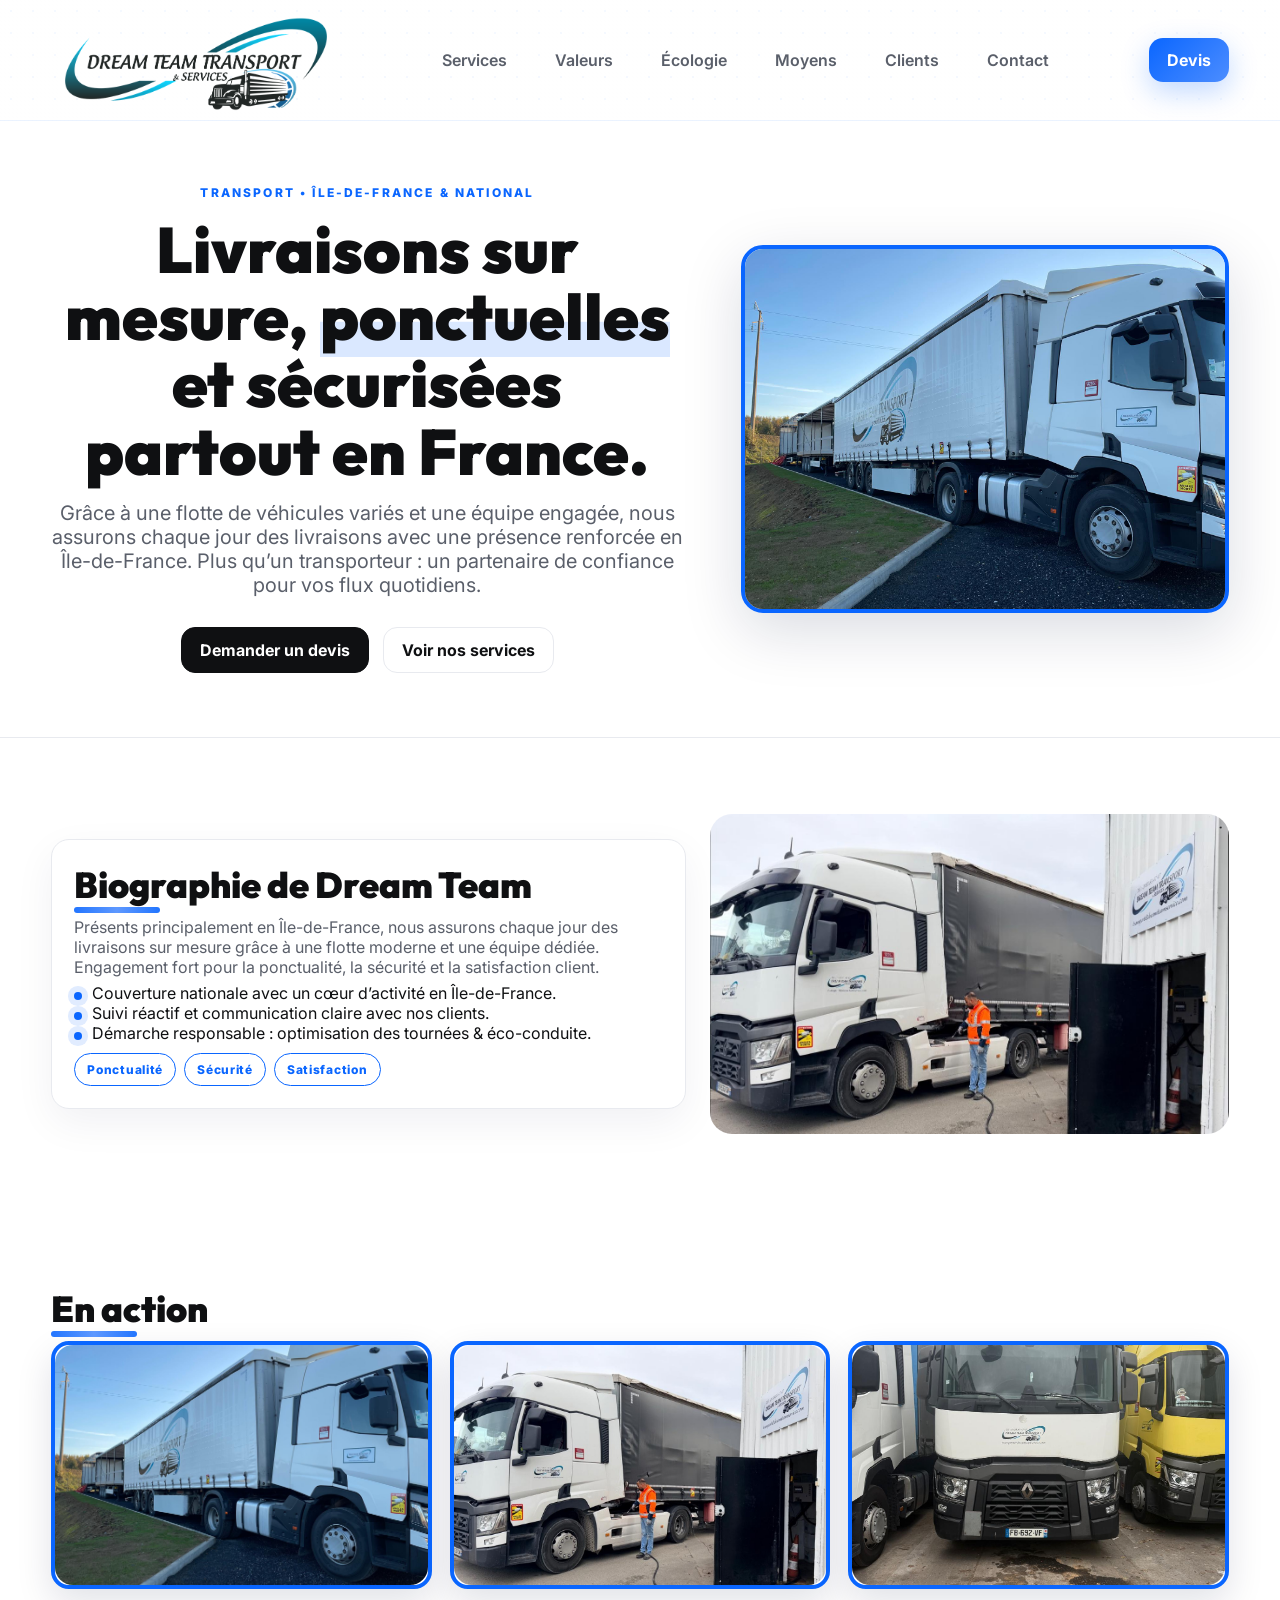
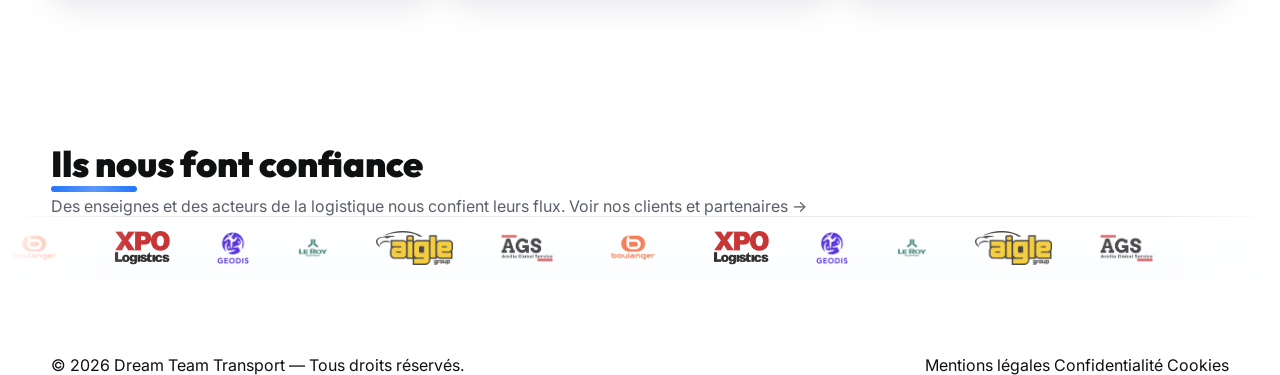
==== commit 6429be74: "Add files via upload" ====
--- a/index.html
+++ b/index.html
@@ -48,7 +48,6 @@
         <a href="services.html">Services</a>
         <a href="valeurs.html">Valeurs</a>
         <a href="ecologie.html">Écologie</a>
-        <a href="vision.html">Vision</a>
         <a href="moyens.html">Moyens</a>
         <a href="clients.html">Clients</a>
         <a href="contact.html">Contact</a>
--- a/assets/style.css
+++ b/assets/style.css
@@ -806,6 +806,9 @@
   .vision-roadmap .mile:last-of-type{ width:150px; }
 }
 @media (min-width:981px){
+  .eco-timeline .eco-item{ width:190px; }
+}
+@media (min-width:981px){
   .eco-timeline .eco-item:last-of-type{ width:150px; }
 }
 @media (min-width:721px) and (max-width:980px){
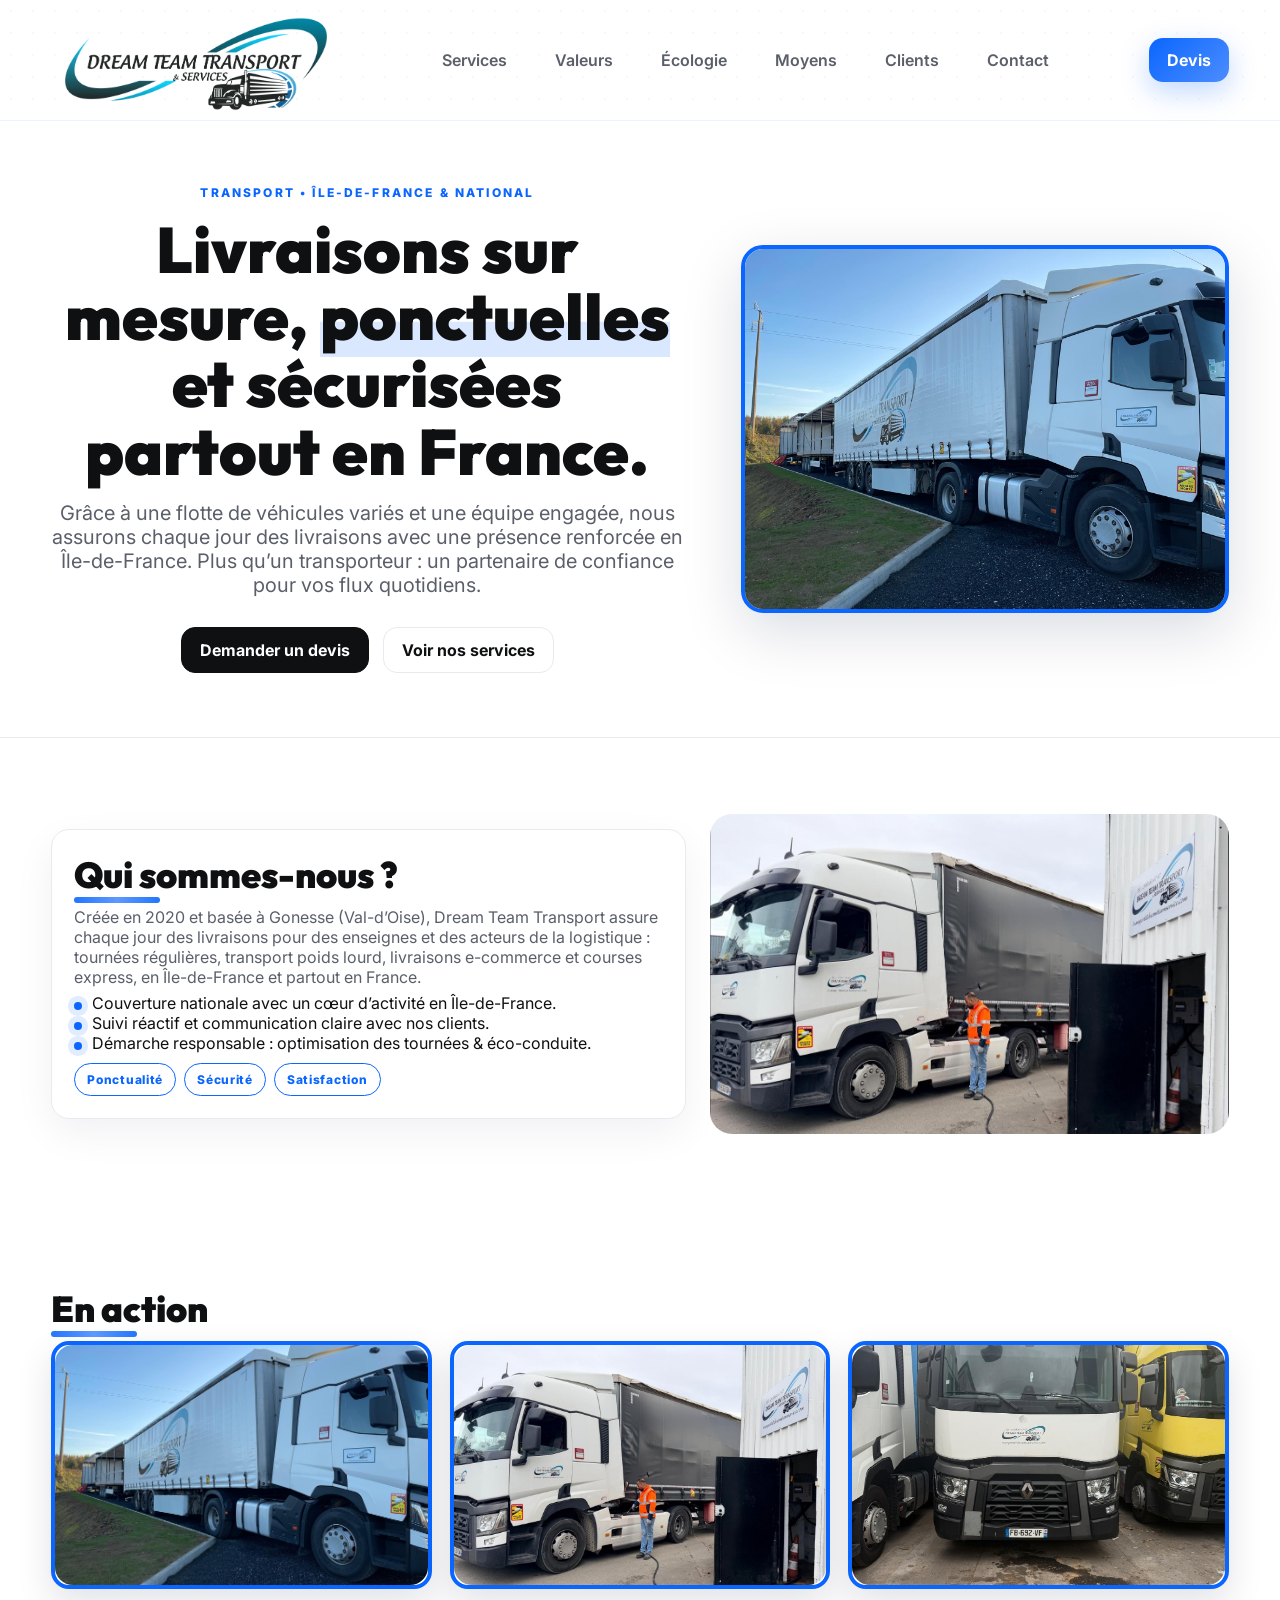
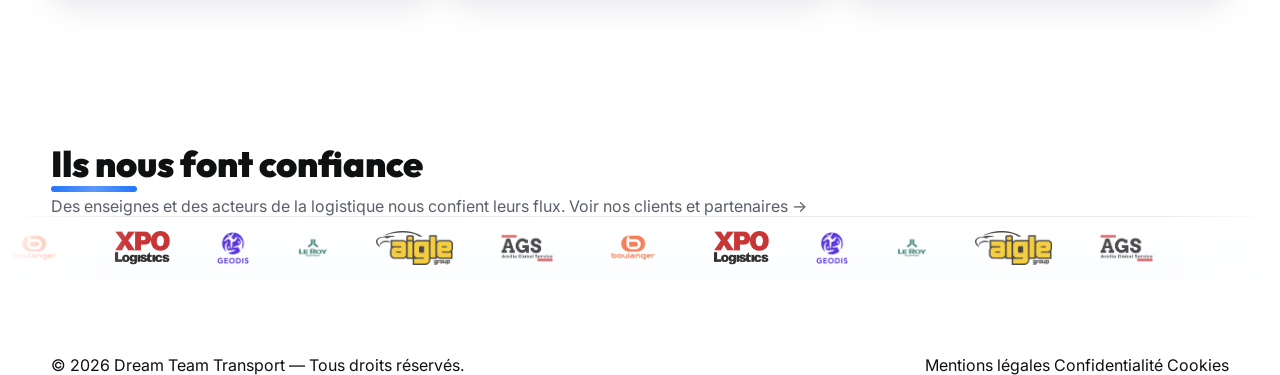
==== commit 6f4381bb: "Update index.html to remove verification tag and edit bio Removed Google Search Console verification" ====
--- a/index.html
+++ b/index.html
@@ -4,8 +4,6 @@
   <meta charset="utf-8" />
   <meta name="viewport" content="width=device-width, initial-scale=1" />
 
-  <!-- Vérification Google Search Console -->
-  <meta name="google-site-verification" content="XEYTlLPaTZZbp5sMPqHa4HqzmH6f-uHC6cUZGju499w" />
 
   <title>Dream Team Transport — Accueil</title>
   <meta name="description" content="Transport sur mesure en France. Présence renforcée en Île-de-France. Flotte variée, fiabilité, sécurité et engagement écologique." />
@@ -81,8 +79,8 @@
   <section class="bio reveal">
     <div class="container bio-grid">
       <div class="bio-card card">
-        <h2 class="section-title">Biographie de <span class="blue-strong">Dream Team</span></h2>
-        <p class="sub">Présents principalement en Île-de-France, nous assurons chaque jour des livraisons sur mesure grâce à une flotte moderne et une équipe dédiée. Engagement fort pour la ponctualité, la sécurité et la satisfaction client.</p>
+        <h2 class="section-title">Qui sommes-<span class="blue-strong">nous</span>&nbsp;?</h2>
+        <p class="sub">Créée en 2020 et basée à Gonesse (Val-d’Oise), Dream Team Transport assure chaque jour des livraisons pour des enseignes et des acteurs de la logistique : tournées régulières, transport poids lourd, livraisons e-commerce et courses express, en Île-de-France et partout en France.</p>
         <ul class="list bio-points">
           <li><span class="dot"></span> Couverture nationale avec un cœur d’activité en Île-de-France.</li>
           <li><span class="dot"></span> Suivi réactif et communication claire avec nos clients.</li>
